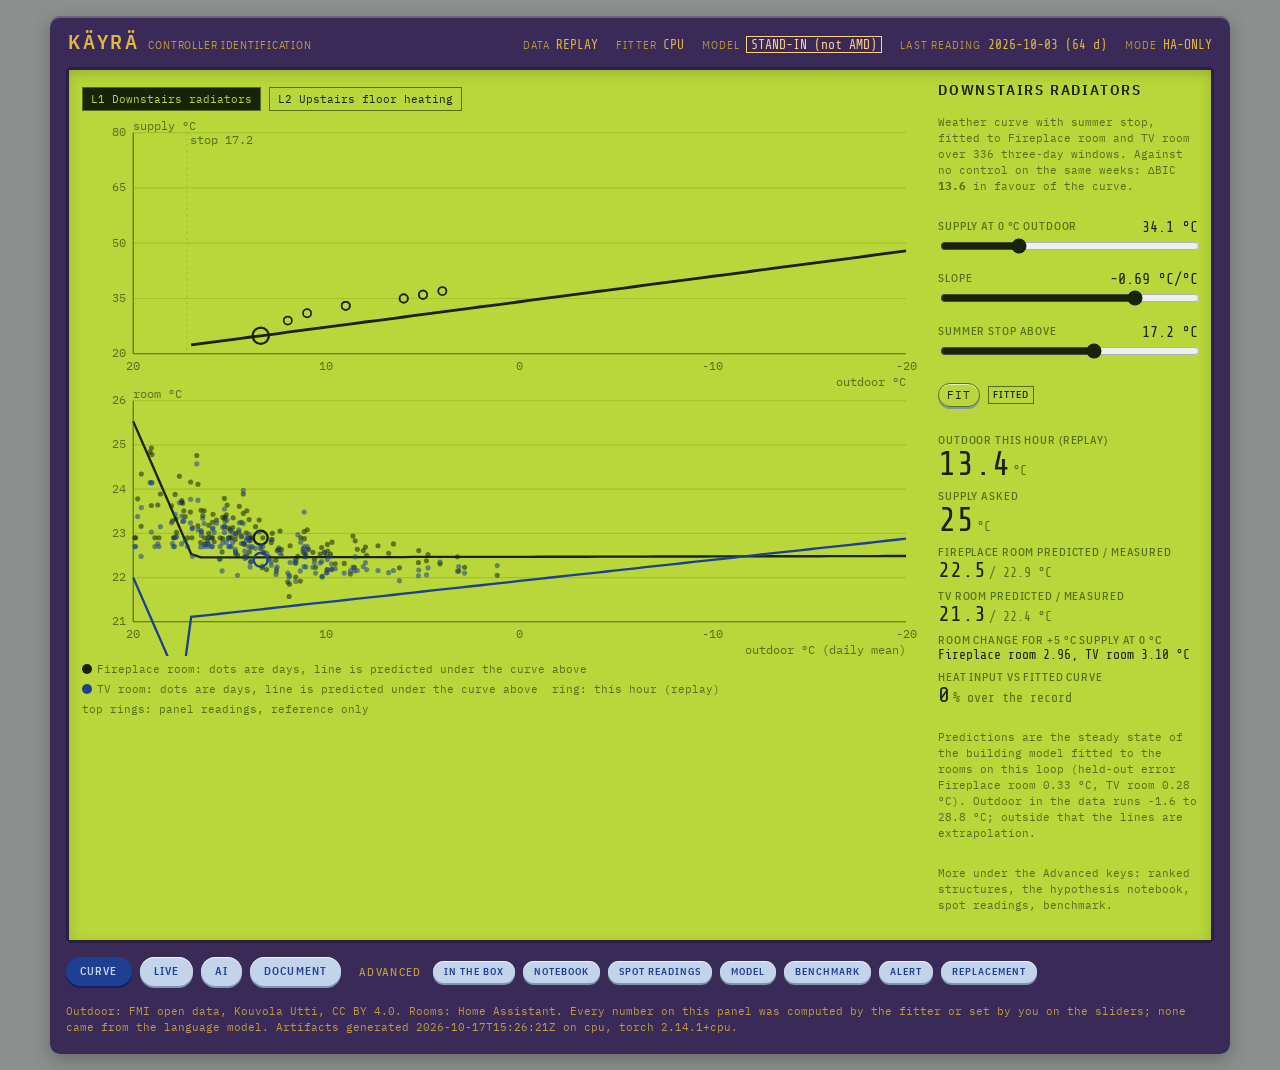
==== web/index.html @ 59aa74fb "Käyrä: identify undocumented controllers from logged data Fitter, structure language, hypothesis loo" ====
<!doctype html>
<html lang="en">
<head>
<meta charset="utf-8">
<meta name="viewport" content="width=device-width, initial-scale=1, viewport-fit=cover">
<meta name="claude:viewport-fit-sides" content="cover">
<title>Käyrä</title>
<meta name="description" content="Identify an undocumented controller from the process data a site already logs.">
<link rel="preconnect" href="https://fonts.googleapis.com">
<link rel="stylesheet" href="https://fonts.googleapis.com/css2?family=IBM+Plex+Mono:wght@400;600&family=IBM+Plex+Sans+Condensed:wght@400;500;600&family=Share+Tech+Mono&display=swap">
<link rel="stylesheet" href="panel.css?v=7">
</head>
<body>
<div class="face">
  <header class="status" aria-label="Status">
    <div class="brand">Käyrä<small>controller identification</small></div>
    <div class="field"><b>Data</b><span id="st-data">-</span></div>
    <div class="field"><b>Fitter</b><span id="st-amd">-</span></div>
    <div class="field"><b>Model</b><span id="st-llm">-</span></div>
    <div class="field"><b>Last reading</b><span id="st-age">-</span></div>
    <div class="field"><b>Mode</b><span id="st-mode">HA-ONLY</span></div>
  </header>

  <main id="screen" class="lcd" aria-live="polite"><p class="lede">Loading artifacts…</p></main>

  <nav class="keys" role="tablist" aria-label="Screens">
    <button role="tab" data-s="home">Curve</button>
    <button role="tab" data-s="live">Live</button>
    <button role="tab" data-s="ai">AI</button>
    <button role="tab" data-s="doc">Document</button>
    <span class="sep">Advanced</span>
    <button role="tab" class="adv" data-s="box">In the box</button>
    <button role="tab" class="adv" data-s="notebook">Notebook</button>
    <button role="tab" class="adv" data-s="curve">Spot readings</button>
    <button role="tab" class="adv" data-s="model">Model</button>
    <button role="tab" class="adv" data-s="bench">Benchmark</button>
    <button role="tab" class="adv" data-s="alert">Alert</button>
    <button role="tab" class="adv" data-s="replace">Replacement</button>
  </nav>

  <footer>
    Outdoor: FMI open data, Kouvola Utti, CC BY 4.0. Rooms: Home Assistant. Every number on this panel was computed by the fitter or set by you on the sliders;
    none came from the language model. <span id="gen"></span>
  </footer>
</div>
<script src="panel.js?v=7"></script>
</body>
</html>
---- web/panel.css ----
/* Layout: one instrument face - status strip, key row of screens, one dense screen at a time.
   Reflective LCD by day (light), backlit segment glass by night (dark). Monochrome: one ink, one dim ink,
   one "lit" ink for the thing that needs attention. */
/* Layout: a controller faceplate - purple plate with gold print, one lit LCD window for the screen,
   pale blue keys below it. One deliberate visual world (a lit LCD), so a single theme on purpose. */
:root {
  --housing: #8c8f8e;      /* grey case around everything */
  --plate: #3a2a57;        /* purple faceplate */
  --plate-2: #4a3770;
  --gold: #e0b743;         /* printed scale and labels */
  --glass: #b9d63a;        /* lit LCD */
  --ink: #17240a;          /* LCD segments */
  --dim: #55701a;          /* unlit segments, gridlines */
  --faint: #a3c22f;        /* band fill */
  --hot: #17240a;          /* inverted cell */
  --hot-ink: #b9d63a;
  --warn: #9a2f0c;         /* stand-in / pending: burnt orange reads on lime */
  --key: #c3d4ea;          /* pale blue keys */
  --key-ink: #1f3f93;
  --room-a: #17240a; --room-b: #1f3f93; --room-c: #9a2f0c;
  --f-num: "Share Tech Mono", ui-monospace, "Consolas", monospace;
  --f-label: "IBM Plex Sans Condensed", "Arial Narrow", system-ui, sans-serif;
  --f-data: "IBM Plex Mono", ui-monospace, "Consolas", monospace;
  --s-1: 11px; --s0: 13px; --s1: 15px; --s2: 20px; --s3: 34px;
  color-scheme: light;
}

* { box-sizing: border-box; }
html, body { background: var(--housing); }
body {
  margin: 0; color: var(--ink); font: var(--s0)/1.45 var(--f-data);
  padding-block: 16px;
  padding-left: max(16px, env(safe-area-inset-left, 0px));
  padding-right: max(16px, env(safe-area-inset-right, 0px));
}
.face { max-width: 1180px; margin: 0 auto; background: var(--plate); border-radius: 10px;
        box-shadow: 0 2px 0 rgba(255,255,255,.25) inset, 0 6px 18px rgba(0,0,0,.25); padding: 14px 16px 18px; }
.lcd { background: var(--glass); color: var(--ink); border-radius: 3px; padding: 14px 16px 18px;
       box-shadow: inset 0 0 0 3px #2a1f40, inset 0 4px 16px rgba(0,0,0,.22); }

header.status { display: flex; flex-wrap: wrap; gap: 6px 18px; align-items: baseline; color: var(--gold);
                padding: 2px 2px 12px; }
.brand { font: 600 var(--s2)/1 var(--f-label); letter-spacing: .14em; text-transform: uppercase; margin-right: auto; }
.brand small { font-weight: 400; letter-spacing: .08em; color: var(--gold); opacity: .8; font-size: var(--s-1); margin-left: 8px; }
.field { display: flex; gap: 6px; align-items: baseline; font-size: var(--s-1); }
.field b { font: 400 var(--s-1) var(--f-label); letter-spacing: .1em; text-transform: uppercase; color: var(--gold); opacity: .75; }
.field span { font-family: var(--f-num); font-size: var(--s0); }
.cell-hot { background: var(--hot); color: var(--hot-ink); padding: 0 5px; }
.cell-warn { color: var(--warn); border: 1px solid var(--warn); padding: 0 4px; }
header .cell-warn { color: #ffcf8a; border-color: #ffcf8a; }

nav.keys { display: flex; flex-wrap: wrap; gap: 8px; margin: 14px 0 0; align-items: center; }
nav.keys .sep { color: var(--gold); font: 500 var(--s-1) var(--f-label); letter-spacing: .12em; text-transform: uppercase; margin: 0 4px 0 10px; opacity: .8; }
nav.keys button, .key {
  font: 600 var(--s-1)/1 var(--f-label); letter-spacing: .1em; text-transform: uppercase;
  color: var(--key-ink); background: var(--key); border: 0; border-radius: 999px; padding: 9px 14px; cursor: pointer;
  box-shadow: 0 2px 0 #7f93b3, inset 0 1px 0 rgba(255,255,255,.7);
}
nav.keys button:active, .key:active { transform: translateY(1px); box-shadow: 0 1px 0 #7f93b3; }
nav.keys button[aria-selected="true"] { background: var(--key-ink); color: var(--key); box-shadow: 0 2px 0 #0f2260; }
nav.keys button.adv { padding: 6px 11px; font-size: 10px; }
nav.keys button:focus-visible, button:focus-visible, select:focus-visible { outline: 2px solid var(--ink); outline-offset: 2px; }

h2 { font: 600 var(--s1)/1.2 var(--f-label); letter-spacing: .12em; text-transform: uppercase; margin: 0 0 4px; text-wrap: balance; }
h3 { font: 600 var(--s-1)/1.2 var(--f-label); letter-spacing: .12em; text-transform: uppercase; color: var(--dim); margin: 14px 0 6px; }
p { margin: 0 0 8px; max-width: 72ch; }
.lede { color: var(--dim); font-size: var(--s-1); margin-bottom: 12px; }

.grid { display: grid; gap: 14px 22px; grid-template-columns: repeat(auto-fit, minmax(320px, 1fr)); }
.grid > * { min-width: 0; }
.big { font: 400 var(--s3)/1 var(--f-num); font-variant-numeric: tabular-nums; }
.unit { font-size: var(--s0); color: var(--dim); margin-left: 3px; }
.readout { display: flex; flex-wrap: wrap; gap: 10px 26px; margin: 4px 0 12px; }
.readout > div { display: flex; flex-direction: column; }
.readout label { font: 400 var(--s-1) var(--f-label); letter-spacing: .1em; text-transform: uppercase; color: var(--dim); }

.scroll { overflow-x: auto; }
table { border-collapse: collapse; width: 100%; font-variant-numeric: tabular-nums; font-size: var(--s-1); }
th { font: 500 var(--s-1) var(--f-label); letter-spacing: .08em; text-transform: uppercase; color: var(--dim);
     text-align: left; border-bottom: 1px solid var(--dim); padding: 4px 8px 4px 0; white-space: nowrap; }
td { border-bottom: 1px solid var(--faint); padding: 5px 8px 5px 0; vertical-align: top; }
td.n { text-align: right; font-family: var(--f-num); font-size: var(--s0); }
td code, p code { font-family: var(--f-data); font-size: var(--s-1); word-break: break-word; }
tr.lead td { font-weight: 600; }
.bar { height: 8px; background: var(--ink); display: inline-block; vertical-align: middle; }
.bar.empty { background: transparent; border: 1px solid var(--dim); }
.tag { font: 500 10px/1.6 var(--f-label); letter-spacing: .1em; text-transform: uppercase; border: 1px solid var(--dim);
       padding: 0 4px; white-space: nowrap; }
.tag.standin, .tag.pending { color: var(--warn); border-color: var(--warn); }
.tag.op { background: var(--hot); color: var(--hot-ink); border-color: var(--hot); }

svg { display: block; width: 100%; height: auto; max-width: 100%; }
svg text { fill: var(--dim); font: 10px var(--f-data); }
svg .axis { stroke: var(--dim); stroke-width: 1; }
svg .grid { stroke: var(--faint); stroke-width: 1; }
svg .band { fill: var(--faint); stroke: none; }
svg .line { fill: none; stroke: var(--ink); stroke-width: 1.6; }
svg .line2 { fill: none; stroke: var(--dim); stroke-width: 1.2; stroke-dasharray: 3 2; }
svg .pt { fill: var(--glass); stroke: var(--ink); stroke-width: 1.5; }
svg .pt2 { fill: var(--dim); stroke: none; }
svg .anchor { fill: var(--ink); stroke: none; }

.controls { display: flex; flex-wrap: wrap; gap: 8px; align-items: center; margin: 6px 0 10px; font-size: var(--s-1); }
.controls button, .controls select { font: var(--s-1) var(--f-data); color: var(--ink); background: transparent;
  border: 1px solid var(--dim); padding: 4px 8px; cursor: pointer; }
.controls button[aria-pressed="true"] { background: var(--hot); color: var(--hot-ink); }
.note { border-left: 3px solid var(--warn); padding: 6px 10px; color: var(--ink); font-size: var(--s-1); margin: 8px 0 12px; max-width: 90ch; }
.doc { max-width: 80ch; font-size: var(--s0); }
.doc pre { white-space: pre-wrap; font: var(--s-1)/1.5 var(--f-data); }
footer { margin-top: 14px; padding-top: 4px; color: var(--gold); opacity: .8; font-size: var(--s-1); }
/* simple view */
.simple { display: grid; grid-template-columns: minmax(0, 1fr) 260px; gap: 18px; }
@media (max-width: 820px) { .simple { grid-template-columns: 1fr; } }
.sliders { display: flex; flex-direction: column; gap: 12px; }
.sliders label { display: flex; justify-content: space-between; font: 500 var(--s-1) var(--f-label); letter-spacing: .08em; text-transform: uppercase; color: var(--dim); }
.sliders label span { font: var(--s1) var(--f-num); color: var(--ink); letter-spacing: 0; }
input[type=range] { width: 100%; accent-color: var(--ink); }
.legend { display: flex; flex-wrap: wrap; gap: 4px 14px; font-size: var(--s-1); color: var(--dim); margin-top: 6px; }
.legend i { display: inline-block; width: 10px; height: 10px; border-radius: 50%; margin-right: 5px; vertical-align: -1px; }
svg .ra { fill: var(--room-a); } svg .rb { fill: var(--room-b); } svg .rc { fill: var(--room-c); }
svg .live { fill: none; stroke: var(--ink); stroke-width: 2; }
svg .curve { fill: none; stroke: var(--ink); stroke-width: 2.4; }
svg .fit { fill: none; stroke: var(--dim); stroke-width: 1.2; stroke-dasharray: 4 3; }
svg .pred { fill: none; stroke-width: 2; }
@media (prefers-reduced-motion: reduce) { * { transition: none !important; animation: none !important; } }
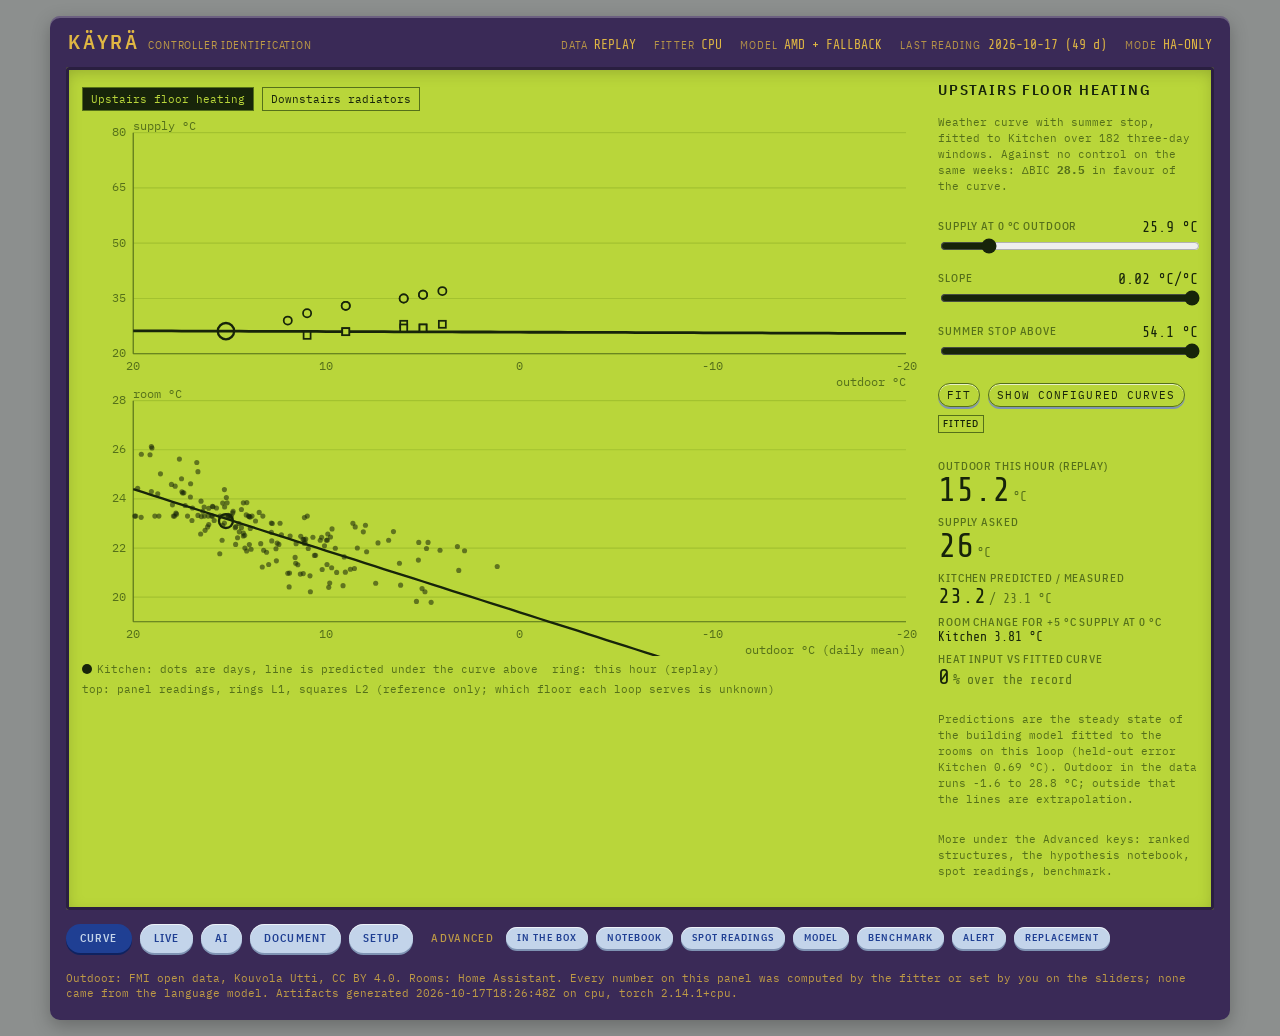
==== commit 28928a42: "Run on AMD token factory with fallback; heating-season data; live mode; process config - Language mo" ====
--- a/web/index.html
+++ b/web/index.html
@@ -8,7 +8,7 @@
 <meta name="description" content="Identify an undocumented controller from the process data a site already logs.">
 <link rel="preconnect" href="https://fonts.googleapis.com">
 <link rel="stylesheet" href="https://fonts.googleapis.com/css2?family=IBM+Plex+Mono:wght@400;600&family=IBM+Plex+Sans+Condensed:wght@400;500;600&family=Share+Tech+Mono&display=swap">
-<link rel="stylesheet" href="panel.css?v=7">
+<link rel="stylesheet" href="panel.css?v=11">
 </head>
 <body>
 <div class="face">
@@ -28,6 +28,7 @@
     <button role="tab" data-s="live">Live</button>
     <button role="tab" data-s="ai">AI</button>
     <button role="tab" data-s="doc">Document</button>
+    <button role="tab" data-s="setup">Setup</button>
     <span class="sep">Advanced</span>
     <button role="tab" class="adv" data-s="box">In the box</button>
     <button role="tab" class="adv" data-s="notebook">Notebook</button>
@@ -43,6 +44,6 @@
     none came from the language model. <span id="gen"></span>
   </footer>
 </div>
-<script src="panel.js?v=7"></script>
+<script src="panel.js?v=11"></script>
 </body>
 </html>
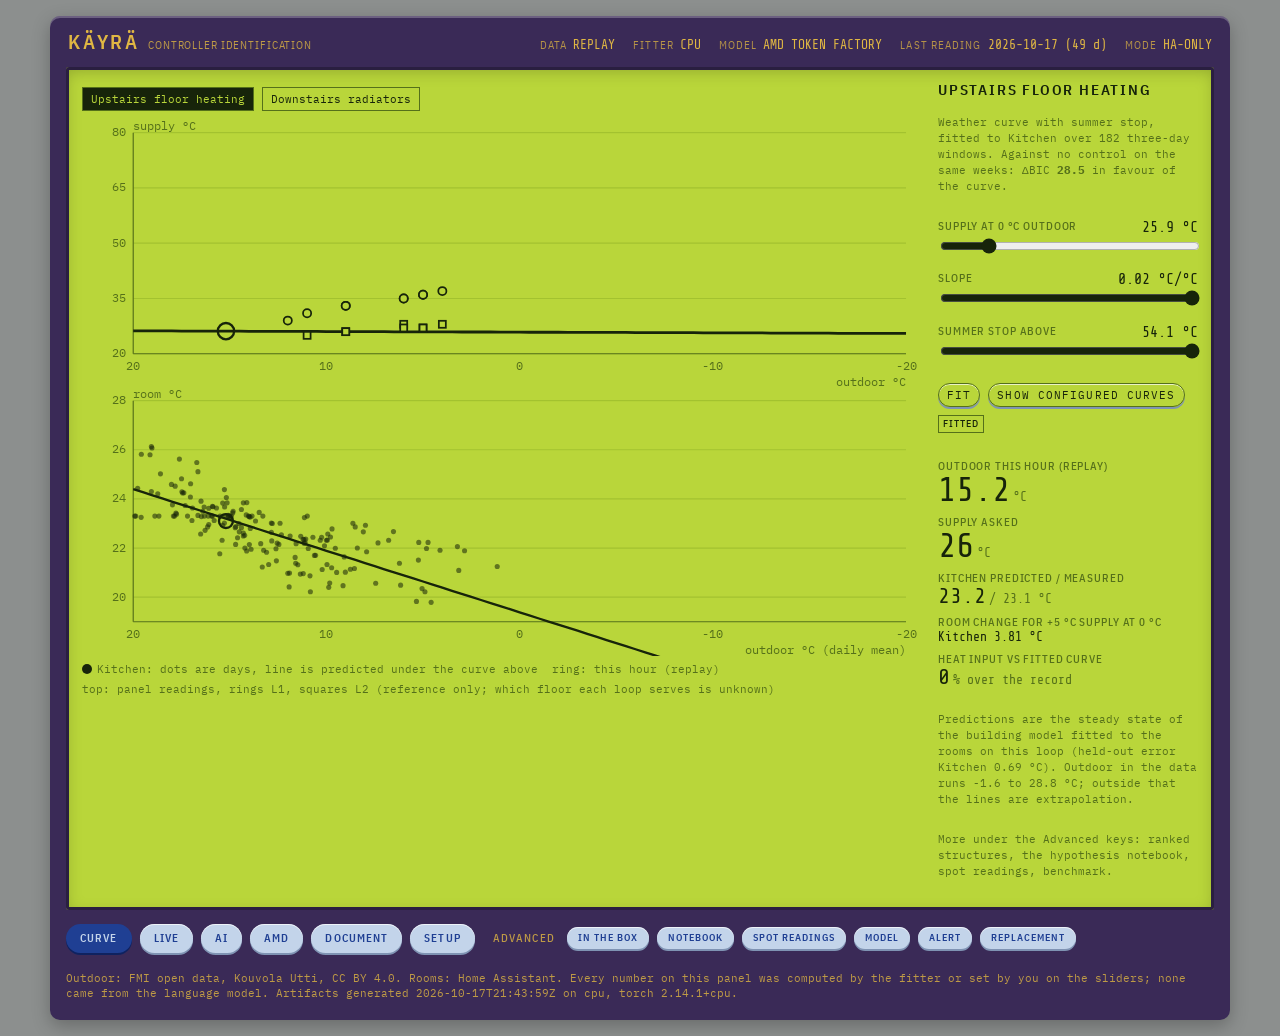
==== commit a29e4268: "AMD benchmark of every chat model; real-data run AMD-only - tools/amd_bench.py: all chat models on t" ====
--- a/web/index.html
+++ b/web/index.html
@@ -4,11 +4,17 @@
 <meta charset="utf-8">
 <meta name="viewport" content="width=device-width, initial-scale=1, viewport-fit=cover">
 <meta name="claude:viewport-fit-sides" content="cover">
+<script>
+  // Served under a subpath (e.g. /kayra): without the trailing slash, relative URLs like panel.css
+  // resolve against the site root. Add the slash before anything else loads.
+  if (!location.pathname.endsWith("/") && !/\.[a-z0-9]+$/i.test(location.pathname))
+    location.replace(location.pathname + "/" + location.search + location.hash);
+</script>
 <title>Käyrä</title>
 <meta name="description" content="Identify an undocumented controller from the process data a site already logs.">
 <link rel="preconnect" href="https://fonts.googleapis.com">
 <link rel="stylesheet" href="https://fonts.googleapis.com/css2?family=IBM+Plex+Mono:wght@400;600&family=IBM+Plex+Sans+Condensed:wght@400;500;600&family=Share+Tech+Mono&display=swap">
-<link rel="stylesheet" href="panel.css?v=11">
+<link rel="stylesheet" href="panel.css?v=13">
 </head>
 <body>
 <div class="face">
@@ -27,6 +33,7 @@
     <button role="tab" data-s="home">Curve</button>
     <button role="tab" data-s="live">Live</button>
     <button role="tab" data-s="ai">AI</button>
+    <button role="tab" data-s="bench">AMD</button>
     <button role="tab" data-s="doc">Document</button>
     <button role="tab" data-s="setup">Setup</button>
     <span class="sep">Advanced</span>
@@ -34,7 +41,6 @@
     <button role="tab" class="adv" data-s="notebook">Notebook</button>
     <button role="tab" class="adv" data-s="curve">Spot readings</button>
     <button role="tab" class="adv" data-s="model">Model</button>
-    <button role="tab" class="adv" data-s="bench">Benchmark</button>
     <button role="tab" class="adv" data-s="alert">Alert</button>
     <button role="tab" class="adv" data-s="replace">Replacement</button>
   </nav>
@@ -44,6 +50,6 @@
     none came from the language model. <span id="gen"></span>
   </footer>
 </div>
-<script src="panel.js?v=11"></script>
+<script src="panel.js?v=13"></script>
 </body>
 </html>
